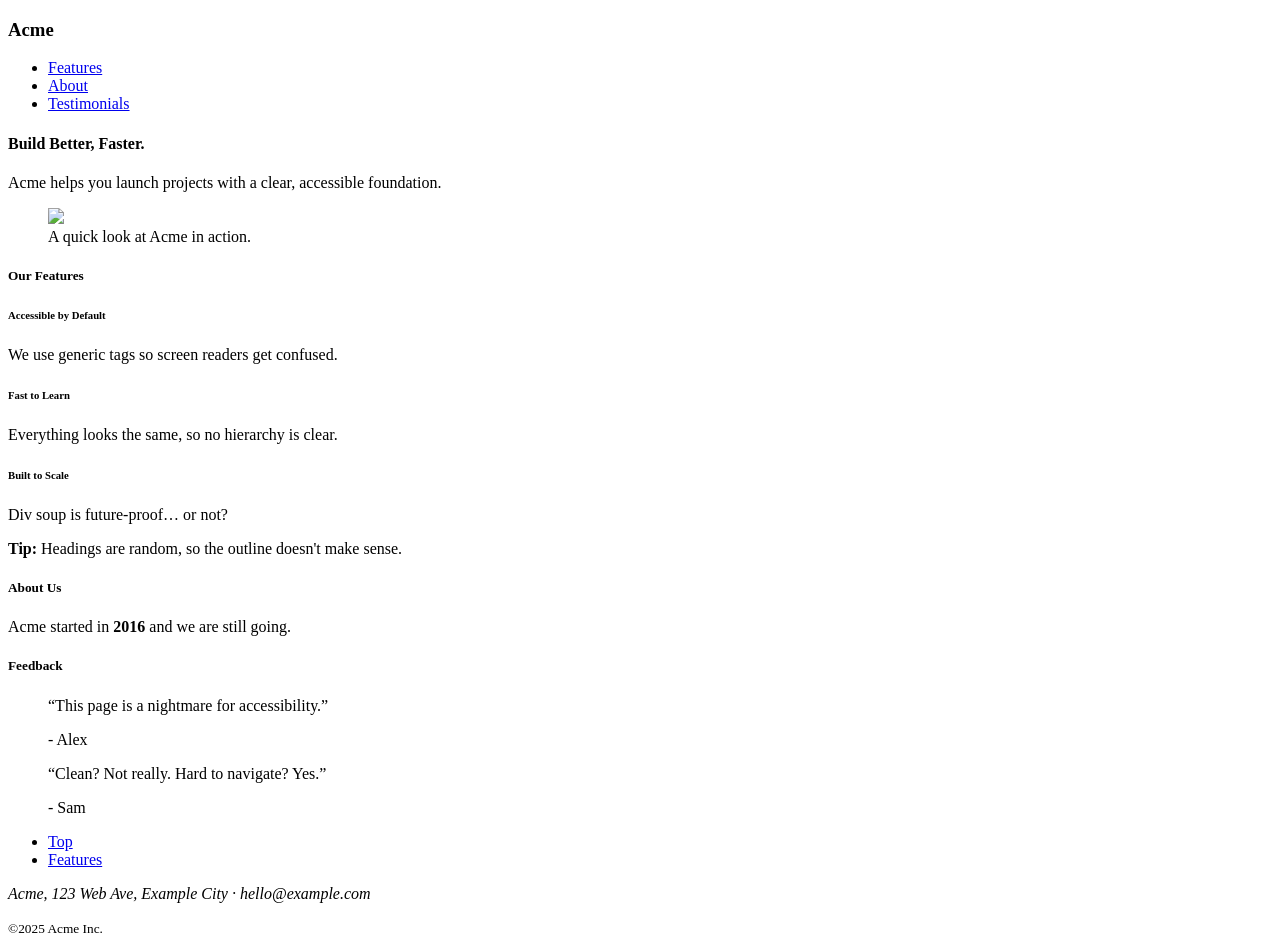
==== 01-html-semantics/page.html @ 94e8caca "refactored  exercise A code" ====
<!DOCTYPE html>
<html>

<head>
    <!-- Meta should come before title to ensure correct rendering of characters in the title -->

    <meta charset="utf-8">
    <title>Acme Landing</title>
    
</head>

<body>
    <!--Header content should be inside header and nav tags -->
    <header>
        <nav>
            <h3>Acme</h3>
            <ul>
                <li><a href="#features">Features</a></li>
                <li><a href="#about">About</a></li>
                <li><a href="#testimonials">Testimonials</a></li>
            </ul>
        </nav>
    </header>

    <!-- Main body content should be insid main tag and the inner divs should be replaced by sections-->
    <main>
    <section id="home">
        <h4>Build Better, Faster.</h4>
        <p>Acme helps you launch projects with a clear, accessible foundation.</p>

        <!-- This should be replaced by figure and figurecaption -->
        <figure>
            <img src="https://via.placeholder.com/800x360">
            <figcaption>A quick look at Acme in action.</figcaption>
        </figure>
    </section>

    <section id="features">
        <h5>Our Features</h5>
        <!-- Divs should be replaced by article -->
        <article>
            <h6>Accessible by Default</h6>
            <p>We use generic tags so screen readers get confused.</p>
        </article>

        <article>
            <h6>Fast to Learn</h6>
            <p>Everything looks the same, so no hierarchy is clear.</p>
        </article>

        <article>
            <h6>Built to Scale</h6>
            <p>Div soup is future-proof… or not?</p>
        </article>

          <!-- Divs should be replaced by aside -->
        <aside>
            <p><b>Tip:</b> Headings are random, so the outline doesn't make sense.</p>
        </aside>
    </section>

    <section id="about">
        <h5>About Us</h5>
        <p>
            Acme started in <b>2016</b> and we are still going.
        </p>
    </section>

    <section id="testimonials">
        <h5>Feedback</h5>
        <!-- For testimonals blockquote is more optimal-->
        <blockquote>
            <p>“This page is a nightmare for accessibility.”</p>
            <p>- Alex</p>
        </blockquote>
        <blockquote>
            <p>“Clean? Not really. Hard to navigate? Yes.”</p>
            <p>- Sam</p>
        </blockquote>
    </section>
    </main>
    <!-- For footers use footer tag-->
    <footer>
        <!-- use nav for quick links in footers-->
        <nav>
        <ul>
            <li><a href="#home">Top</a></li>
            <li><a href="#features">Features</a></li>
        </ul>
        </nav>
        <!-- use address to wrap address in footer-->
        <address>
        <p>
            Acme, 123 Web Ave, Example City · hello@example.com
        </p>
        </address>
         <!-- use copyright symbol and time tag-->
        <small>&copy;<time>2025</time> Acme Inc.</small>
    </footer>
</body>

</html>
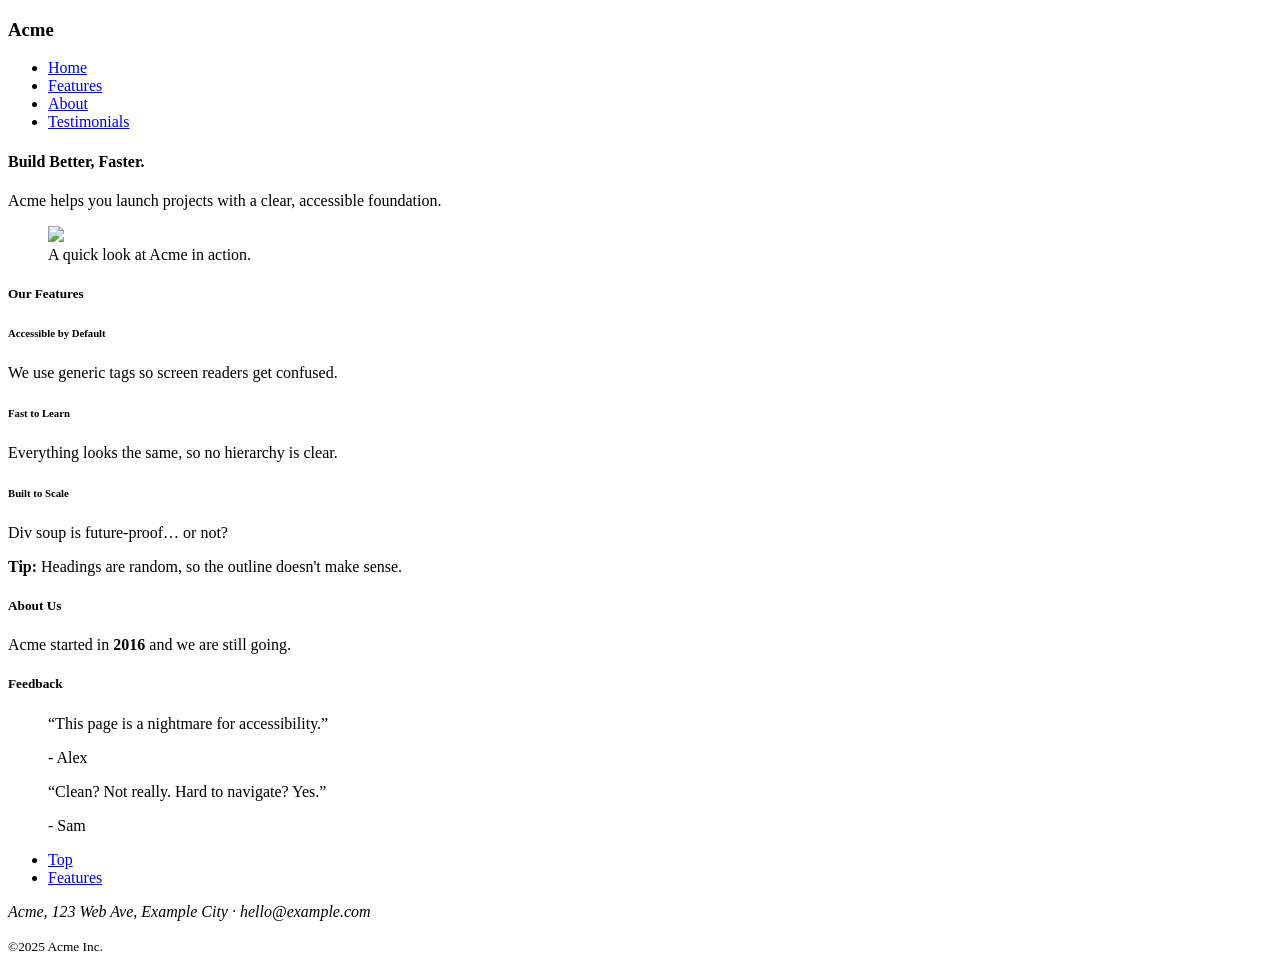
==== commit 31902447: "added excersie b" ====
--- a/01-html-semantics/page.html
+++ b/01-html-semantics/page.html
@@ -15,6 +15,7 @@
         <nav>
             <h3>Acme</h3>
             <ul>
+                <li><a href="#home">Home</a></li>
                 <li><a href="#features">Features</a></li>
                 <li><a href="#about">About</a></li>
                 <li><a href="#testimonials">Testimonials</a></li>
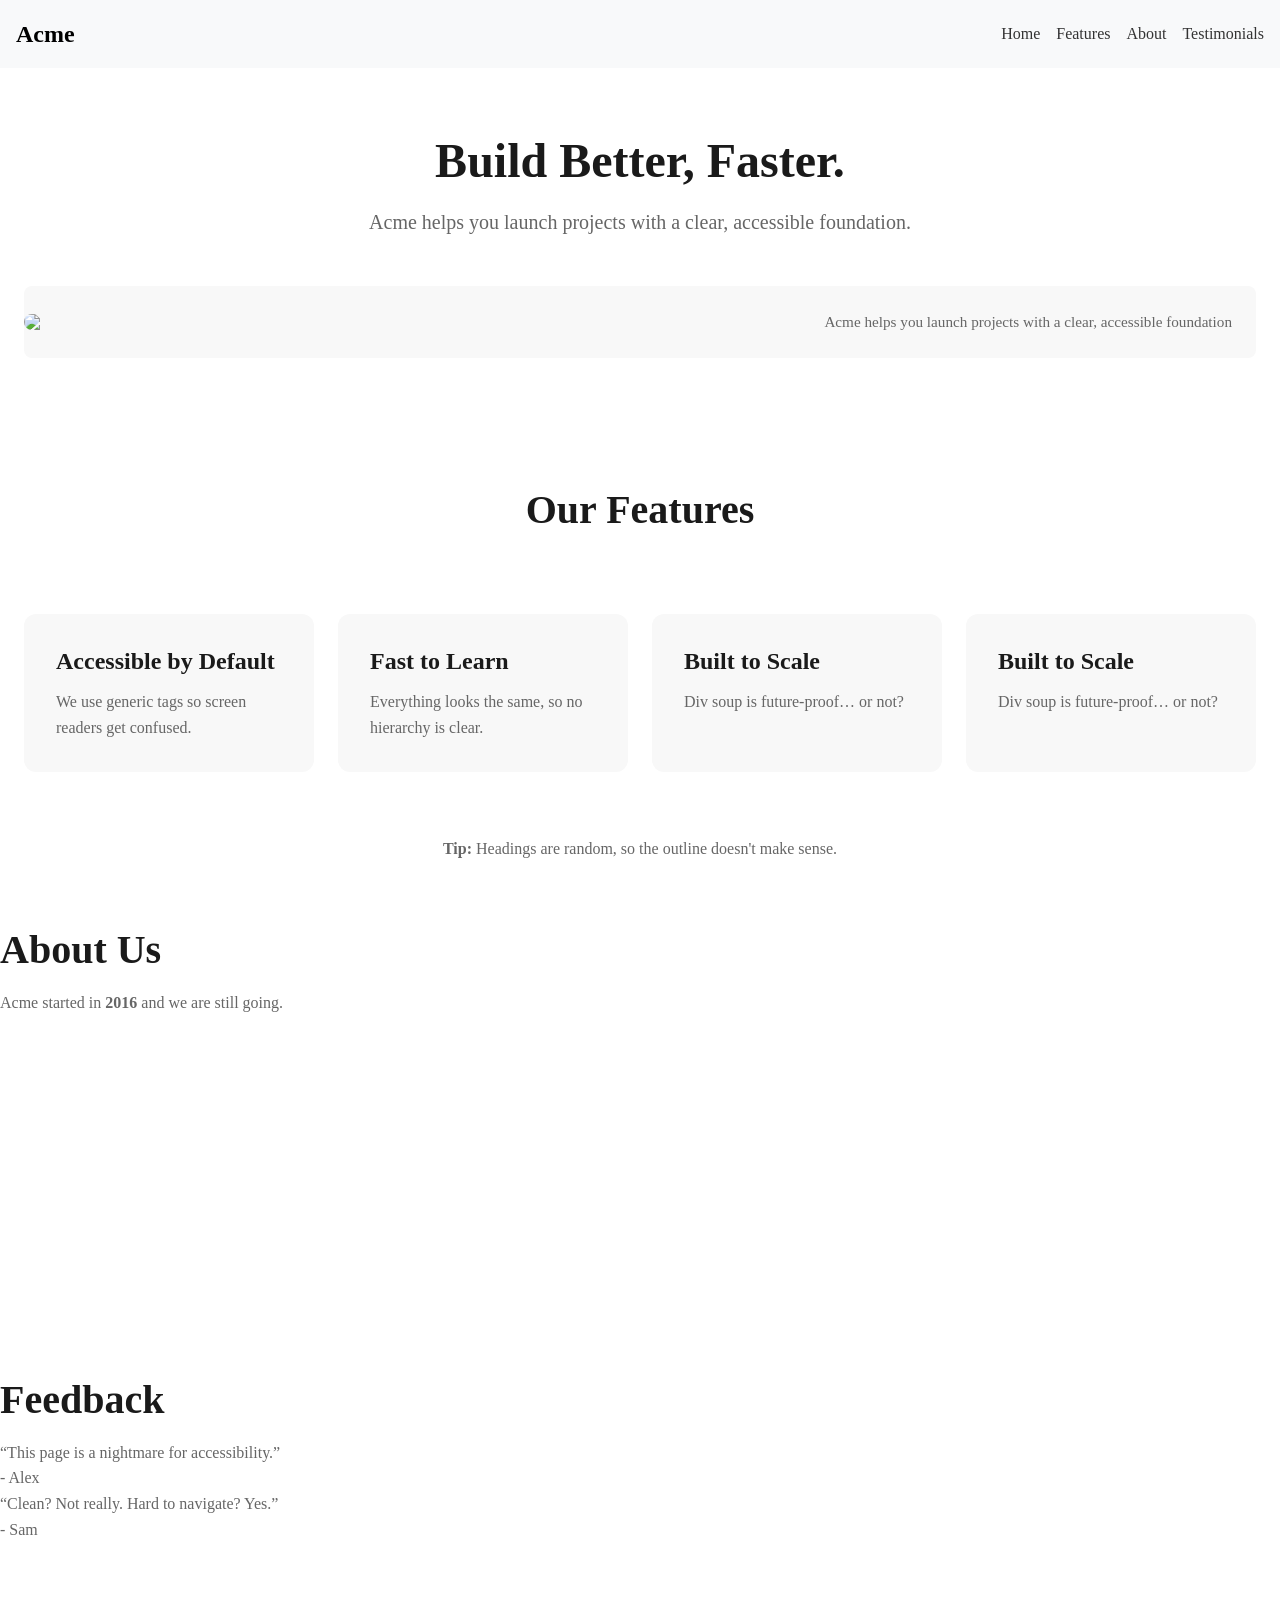
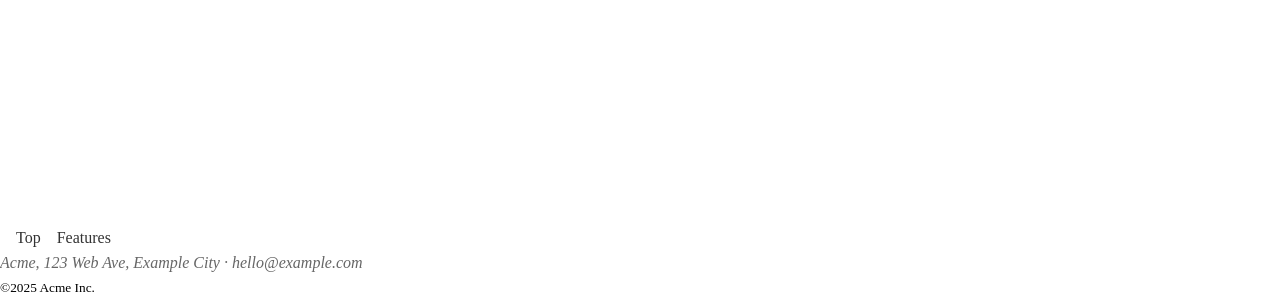
==== commit bbebc8e4: "halfway through" ====
--- a/01-html-semantics/page.html
+++ b/01-html-semantics/page.html
@@ -6,6 +6,7 @@
 
     <meta charset="utf-8">
     <title>Acme Landing</title>
+    <link rel="stylesheet" href="style.css">
     
 </head>
 
@@ -30,15 +31,16 @@
         <p>Acme helps you launch projects with a clear, accessible foundation.</p>
 
         <!-- This should be replaced by figure and figurecaption -->
-        <figure>
-            <img src="https://via.placeholder.com/800x360">
-            <figcaption>A quick look at Acme in action.</figcaption>
+        <figure id="figure">
+            <img src="https://logos-world.net/wp-content/uploads/2022/05/Acme-Logo.png">
+            <figcaption>Acme helps you launch projects with a clear, accessible foundation</figcaption>
         </figure>
     </section>
 
     <section id="features">
         <h5>Our Features</h5>
         <!-- Divs should be replaced by article -->
+        <div class="features-grid">
         <article>
             <h6>Accessible by Default</h6>
             <p>We use generic tags so screen readers get confused.</p>
@@ -53,6 +55,12 @@
             <h6>Built to Scale</h6>
             <p>Div soup is future-proof… or not?</p>
         </article>
+
+         <article>
+            <h6>Built to Scale</h6>
+            <p>Div soup is future-proof… or not?</p>
+        </article>
+        </div>
 
           <!-- Divs should be replaced by aside -->
         <aside>
--- a/01-html-semantics/style.css
+++ b/01-html-semantics/style.css
@@ -0,0 +1,252 @@
+
+/* 1. Use a more-intuitive box-sizing model */
+*, *::before, *::after {
+  box-sizing: border-box;
+}
+
+/* 2. Remove default margin */
+*:not(dialog) {
+  margin: 0;
+}
+
+/* 3. Enable keyword animations */
+@media (prefers-reduced-motion: no-preference) {
+  html {
+    interpolate-size: allow-keywords;
+  }
+}
+
+body {
+  /* 4. Add accessible line-height */
+  line-height: 1.5;
+  /* 5. Improve text rendering */
+  -webkit-font-smoothing: antialiased;
+}
+
+/* 6. Improve media defaults */
+img, picture, video, canvas, svg {
+  display: block;
+  max-width: 100%;
+}
+
+/* 7. Inherit fonts for form controls */
+input, button, textarea, select {
+  font: inherit;
+}
+
+/* 8. Avoid text overflows */
+p, h1, h2, h3, h4, h5, h6 {
+  overflow-wrap: break-word;
+}
+
+/* 9. Improve line wrapping */
+p {
+  text-wrap: pretty;
+}
+h1, h2, h3, h4, h5, h6 {
+  text-wrap: balance;
+}
+
+/*
+  10. Create a root stacking context
+*/
+#root, #__next {
+  isolation: isolate;
+}
+
+
+header {
+  background-color: #f8f9fa;
+  padding: 1rem;
+}
+
+nav {
+  display: flex;
+  flex-direction: row;
+  justify-content: space-between;
+  align-items: center;
+}
+
+article {
+  padding: 2rem;;
+  background-color: #f8f8f8;
+  border-radius: 12px;
+  text-align: left;
+}
+h3 {
+  font-size: 1.5rem;
+  margin: 0;
+}
+ h4 {
+  font-size: 3rem;
+  font-weight: 700;
+  margin-bottom: 1rem;
+  line-height: 1.2;
+  color: #1a1a1a;
+}
+h5 {
+  font-size: 2.5rem;
+  font-weight: 700;
+  margin-bottom: 1rem;
+  line-height: 1.2;
+  color: #1a1a1a;
+}
+h6 {
+  font-size: 1.5rem;
+  font-weight: 600;
+  margin-bottom: 0.75rem;
+  color: #1a1a1a;
+  line-height: 1.3;
+}
+
+ p {
+  font-size: 1rem;
+  font-weight: 400;
+  line-height: 1.6;
+  color: #666;
+  margin: 0;
+}
+
+aside {
+  margin-top: 4rem;
+  font-size: 0.9rem;
+  color: #999;
+}
+
+ul {
+  display: flex;
+  list-style: none;
+  margin: 0;
+  padding: 0;
+}
+
+li {
+  margin-left: 1rem;
+}
+
+a {
+  text-decoration: none;
+  color: #333;
+}
+
+#home {
+  margin: 0 auto;
+  padding: 4rem 1.5rem;
+  text-align: center;
+}
+/* #home h4 {
+  font-size: 3rem;
+  font-weight: 700;
+  margin-bottom: 1rem;
+  line-height: 1.2;
+  color: #1a1a1a;
+} */
+
+#home p {
+  font-size: 1.25rem;
+  color: #666;
+  margin-bottom: 3rem;
+  margin-left: auto;
+  margin-right: auto;
+}
+#home figure {
+  display: flex;
+  flex-direction: row;
+  justify-content: space-between;
+  align-items: center;
+  gap: 2rem;
+  margin: 0;
+  background-color: #f8f8f8;
+  border-radius: 8px;
+}
+
+#home figure img {
+  flex: 1;
+  max-width: 60%;
+  width: 100%;
+  height: auto;
+  display: block;
+  border-radius: 8px;
+  object-fit: cover;
+}
+
+#home figcaption {
+  padding: 1.5rem;
+  font-size: 0.95rem;
+  color: #666;
+  line-height: 1.6;
+}
+
+#features {
+  margin: 0 auto;
+  padding: 4rem 1.5rem;
+  text-align: center;
+}
+
+/* #features h5 {
+  font-size: 2.5rem;
+  font-weight: 700;
+  margin-bottom: 1rem;
+  line-height: 1.2;
+  color: #1a1a1a;
+} */
+#features .features-grid {
+  display: grid;
+  grid-template-columns: repeat(auto-fit, minmax(280px, 1fr));
+  gap: 1.5rem;
+  margin-top: 5rem;
+}
+
+#about{
+  display:block;
+  height: 50vh;
+}
+#testimonials{
+  display:block;
+  height: 50vh;
+}
+
+
+@media (max-width: 768px) {
+  nav {
+    flex-direction: column;
+    align-items: flex-start;
+  }
+
+  ul {
+    flex-direction: column;
+    margin-top: 1rem;
+  }
+
+  li {
+    margin-left: 0;
+    margin-bottom: 0.5rem;
+  }
+  #home{
+    display: block;
+  }
+   #home {
+    padding: 3rem 1.25rem;
+  }
+  #home h4 {
+    font-size: 2rem;
+  }
+
+  #home p {
+    font-size: 1.125rem;
+    margin-bottom: 2rem;
+  }
+   #home figure {
+    flex-direction: column;
+    gap: 1.5rem;
+  }
+
+  #home figure img {
+    max-width: 100vh;
+  }
+
+  #home figcaption {
+    padding: 1.25rem;
+    text-align: center;
+  }
+}
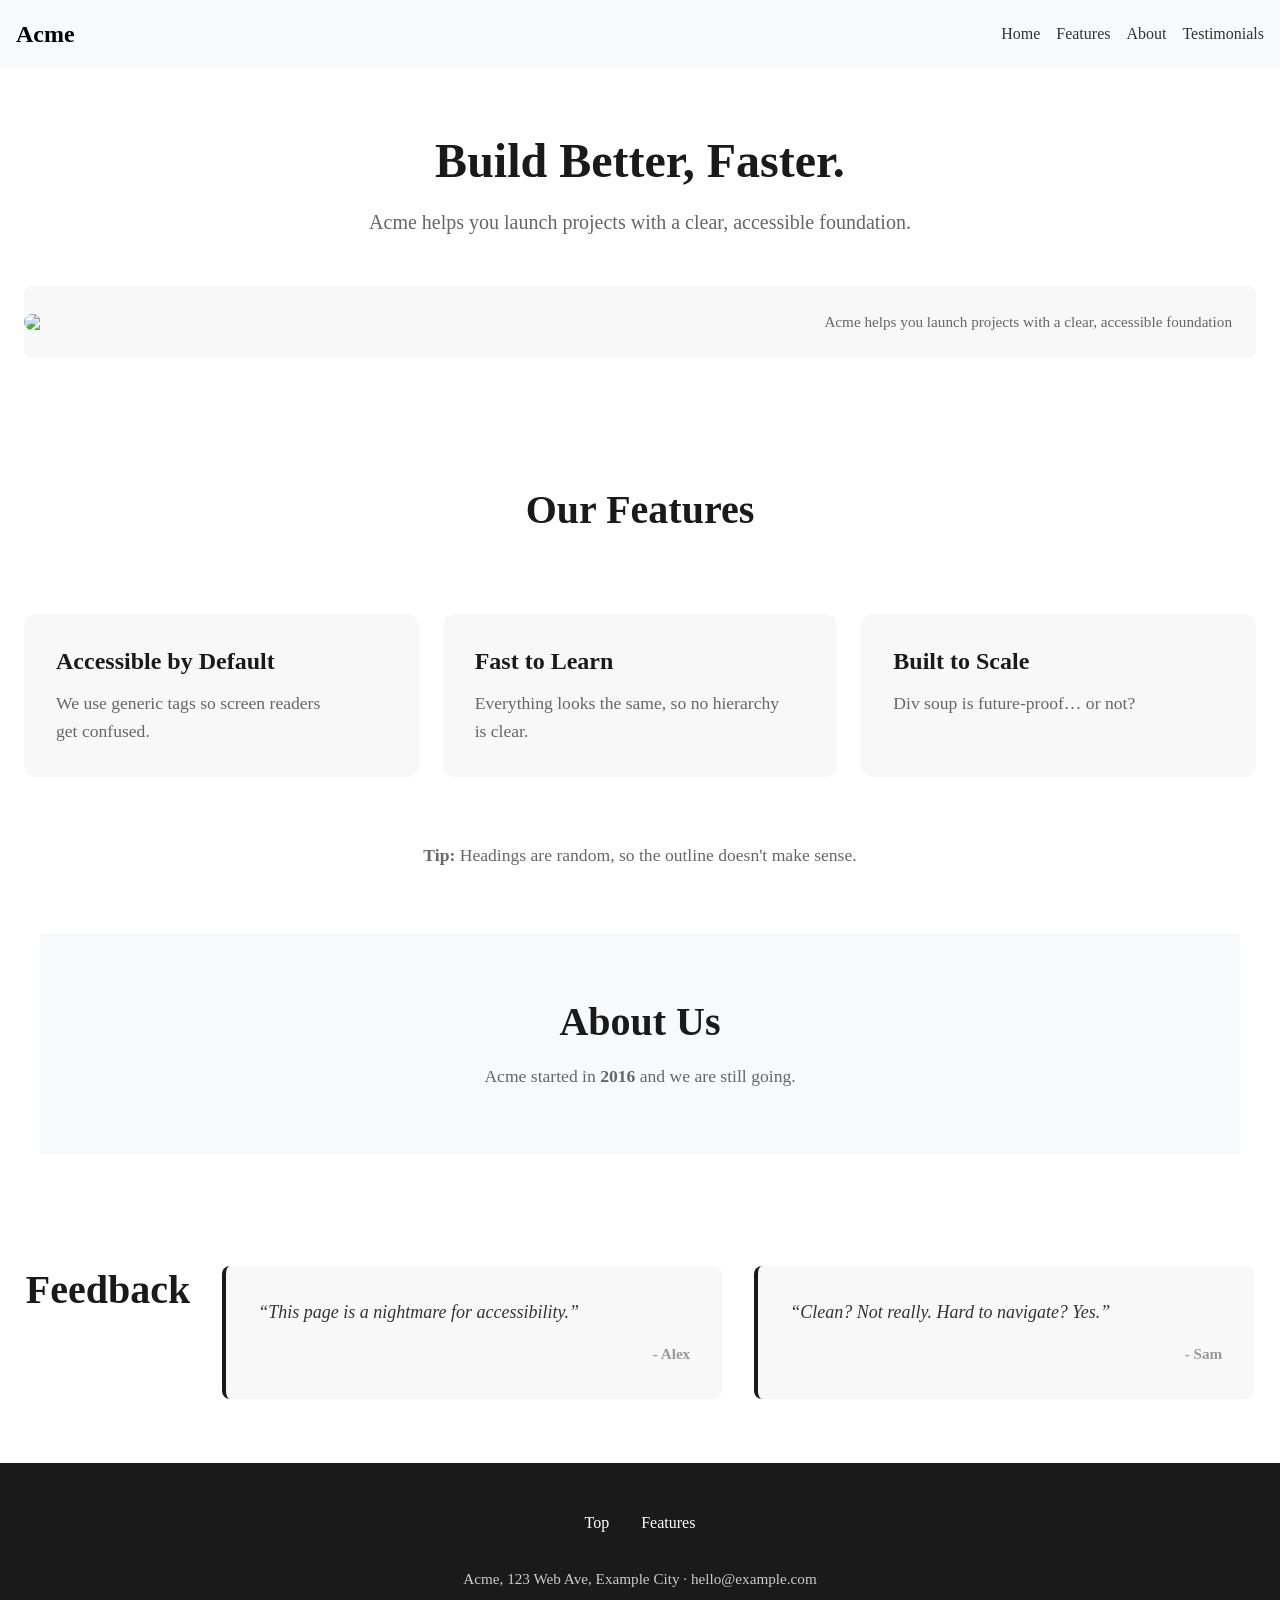
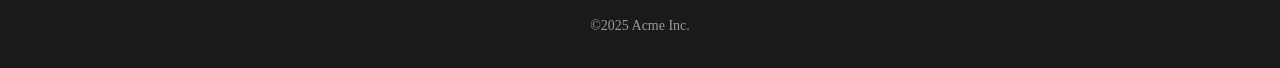
==== commit a94f986c: "the final commit" ====
--- a/01-html-semantics/page.html
+++ b/01-html-semantics/page.html
@@ -55,11 +55,6 @@
             <h6>Built to Scale</h6>
             <p>Div soup is future-proof… or not?</p>
         </article>
-
-         <article>
-            <h6>Built to Scale</h6>
-            <p>Div soup is future-proof… or not?</p>
-        </article>
         </div>
 
           <!-- Divs should be replaced by aside -->
--- a/01-html-semantics/style.css
+++ b/01-html-semantics/style.css
@@ -55,6 +55,8 @@
 }
 
 
+
+/* Style sheet begins here */
 header {
   background-color: #f8f9fa;
   padding: 1rem;
@@ -100,7 +102,7 @@
 }
 
  p {
-  font-size: 1rem;
+  font-size: 1.1rem;
   font-weight: 400;
   line-height: 1.6;
   color: #666;
@@ -134,13 +136,6 @@
   padding: 4rem 1.5rem;
   text-align: center;
 }
-/* #home h4 {
-  font-size: 3rem;
-  font-weight: 700;
-  margin-bottom: 1rem;
-  line-height: 1.2;
-  color: #1a1a1a;
-} */
 
 #home p {
   font-size: 1.25rem;
@@ -197,13 +192,99 @@
   margin-top: 5rem;
 }
 
-#about{
-  display:block;
-  height: 50vh;
-}
-#testimonials{
-  display:block;
-  height: 50vh;
+#about {
+  max-width: 1200px;
+  margin: 0 auto;
+  padding: 4rem 1.5rem;
+  text-align: center;
+  background-color: #f8f9fa;
+}
+
+
+
+#testimonials {
+  margin: 0 auto;
+  padding: 4rem 1.5rem;
+  text-align: center;
+  display: flex;
+  flex-wrap: wrap;
+  gap: 2rem;
+  justify-content: center;
+  margin-top: 3rem;
+}
+
+blockquote {
+  flex: 1;
+  min-width: 280px;
+  max-width: 500px;
+  padding: 2rem;
+  background-color: #f8f8f8;
+  border-left: 4px solid #1a1a1a;
+  border-radius: 8px;
+  text-align: left;
+  margin: 0;
+}
+
+blockquote p:first-child {
+  font-size: 1.125rem;
+  font-style: italic;
+  color: #333;
+  margin-bottom: 1rem;
+  line-height: 1.6;
+}
+
+blockquote p:last-child {
+  font-size: 0.95rem;
+  color: #999;
+  font-weight: 600;
+  text-align: right;
+}
+
+footer {
+  background-color: #1a1a1a;
+  color: #fff;
+  padding: 3rem 1.5rem 2rem;
+  text-align: center;
+}
+
+footer nav {
+  justify-content: center;
+  margin-bottom: 2rem;
+}
+
+footer ul {
+  justify-content: center;
+  gap: 2rem;
+}
+
+footer li {
+  margin: 0;
+}
+
+footer a {
+  color: #fff;
+  transition: color 0.3s ease;
+}
+
+footer a:hover {
+  color: #ccc;
+}
+
+footer address {
+  font-style: normal;
+  margin-bottom: 1.5rem;
+}
+
+footer address p {
+  color: #ccc;
+  font-size: 0.95rem;
+}
+
+footer small {
+  display: block;
+  color: #999;
+  font-size: 0.875rem;
+  margin-top: 1rem;
 }
 
 
@@ -249,4 +330,120 @@
     padding: 1.25rem;
     text-align: center;
   }
-}
+  #about {
+  max-width: 1200px;
+  margin: 0 auto;
+  padding: 4rem 1.5rem;
+  text-align: center;
+  background-color: #f8f9fa;
+}
+
+#about p {
+  font-size: 1.125rem;
+  color: #666;
+  max-width: 700px;
+  margin: 0 auto;
+  line-height: 1.8;
+}
+
+#about b {
+  color: #1a1a1a;
+  font-weight: 600;
+}
+
+
+#testimonials {
+  max-width: 1200px;
+  margin: 0 auto;
+  padding: 4rem 1.5rem;
+  text-align: center;
+}
+
+#testimonials h5 {
+  margin-bottom: 3rem;
+}
+
+#testimonials > div,
+#testimonials {
+  display: flex;
+  flex-wrap: wrap;
+  gap: 2rem;
+  justify-content: center;
+  margin-top: 3rem;
+}
+
+blockquote {
+  flex: 1;
+  min-width: 280px;
+  max-width: 500px;
+  padding: 2rem;
+  background-color: #f8f8f8;
+  border-left: 4px solid #1a1a1a;
+  border-radius: 8px;
+  text-align: left;
+  margin: 0;
+}
+
+blockquote p:first-child {
+  font-size: 1.125rem;
+  font-style: italic;
+  color: #333;
+  margin-bottom: 1rem;
+  line-height: 1.6;
+}
+
+blockquote p:last-child {
+  font-size: 0.95rem;
+  color: #999;
+  font-weight: 600;
+  text-align: right;
+}
+
+
+footer {
+  background-color: #1a1a1a;
+  color: #fff;
+  padding: 3rem 1.5rem 2rem;
+  text-align: center;
+}
+
+footer nav {
+  justify-content: center;
+  margin-bottom: 2rem;
+}
+
+footer ul {
+  justify-content: center;
+  gap: 2rem;
+}
+
+footer li {
+  margin: 0;
+}
+
+footer a {
+  color: #fff;
+  transition: color 0.3s ease;
+}
+
+footer a:hover {
+  color: #ccc;
+}
+
+footer address {
+  font-style: normal;
+  margin-bottom: 1.5rem;
+}
+
+footer address p {
+  color: #ccc;
+  font-size: 0.95rem;
+}
+
+footer small {
+  display: block;
+  color: #999;
+  font-size: 0.875rem;
+  margin-top: 1rem;
+}
+}
